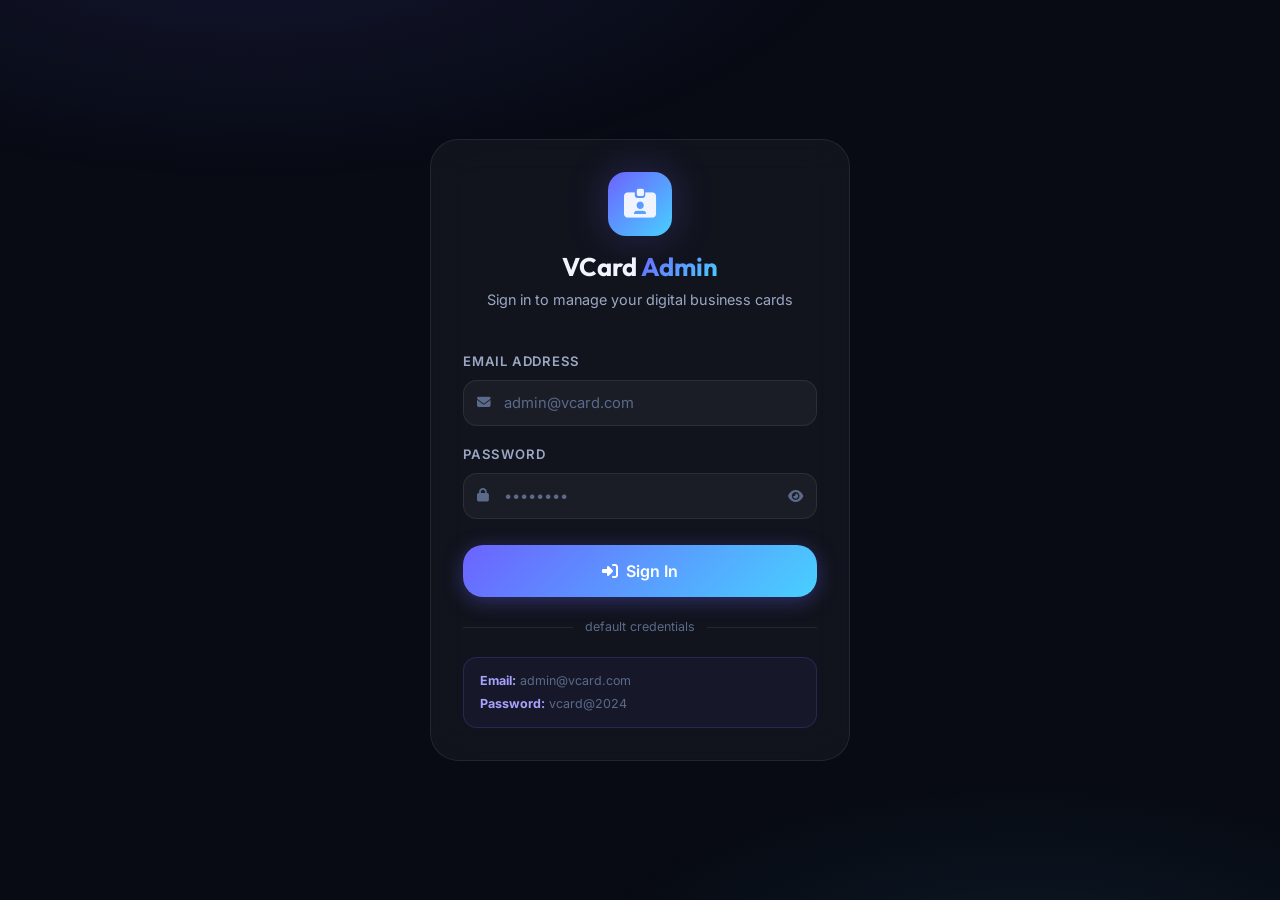
==== index.html @ c860fc87 "git add" ====
<!DOCTYPE html>
<html lang="en">

<head>
    <meta charset="UTF-8">
    <meta http-equiv="refresh" content="0; url=login.html">
    <script>
        window.location.href = "login.html";
    </script>
    <title>Redirecting...</title>
</head>

<body>
    <p>Redirecting to login page...</p>
</body>

</html>
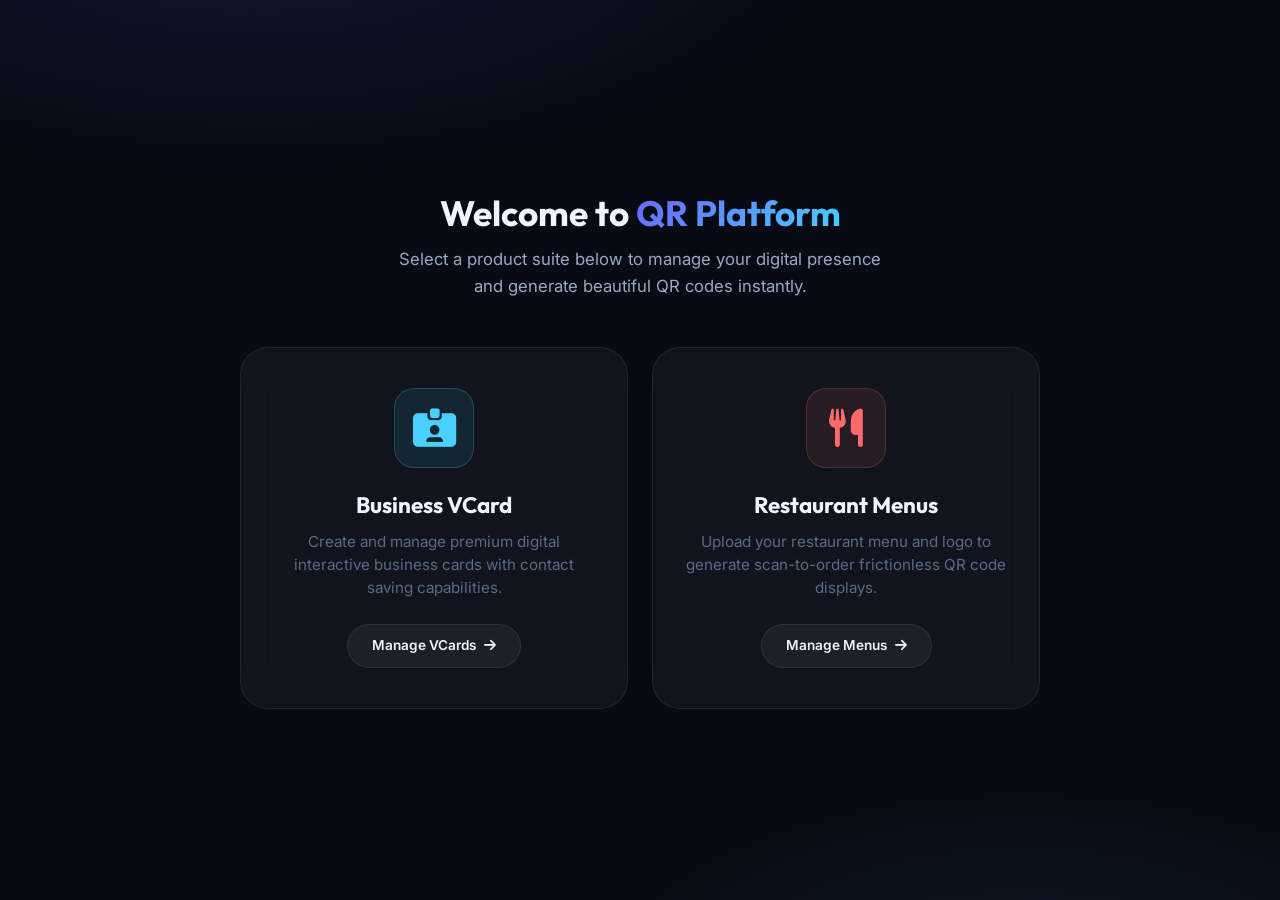
==== commit bb72e7e2: "Updated Restuarant" ====
--- a/index.html
+++ b/index.html
@@ -3,15 +3,217 @@
 
 <head>
     <meta charset="UTF-8">
-    <meta http-equiv="refresh" content="0; url=login.html">
-    <script>
-        window.location.href = "login.html";
-    </script>
-    <title>Redirecting...</title>
+    <meta name="viewport" content="width=device-width, initial-scale=1.0">
+    <title>VCard & Menu QR Portal</title>
+    <link rel="stylesheet" href="style.css">
+    <link rel="stylesheet" href="https://cdnjs.cloudflare.com/ajax/libs/font-awesome/6.5.0/css/all.min.css">
+    <style>
+        .portal-page {
+            min-height: 100vh;
+            display: flex;
+            align-items: center;
+            justify-content: center;
+            padding: 24px;
+            position: relative;
+            z-index: 1;
+        }
+
+        .portal-container {
+            width: 100%;
+            max-width: 800px;
+        }
+
+        .portal-header {
+            text-align: center;
+            margin-bottom: 48px;
+        }
+
+        .portal-header h1 {
+            font-size: 2.2rem;
+            margin-bottom: 12px;
+        }
+
+        .portal-header p {
+            font-size: 1.05rem;
+            color: var(--text-secondary);
+            max-width: 500px;
+            margin: 0 auto;
+        }
+
+        .portal-grid {
+            display: grid;
+            grid-template-columns: repeat(2, 1fr);
+            gap: 24px;
+        }
+
+        .portal-card {
+            background: var(--bg-card);
+            backdrop-filter: blur(20px);
+            -webkit-backdrop-filter: blur(20px);
+            border: 1px solid var(--glass-border);
+            border-radius: var(--radius-xl);
+            padding: 40px 32px;
+            text-align: center;
+            text-decoration: none;
+            transition: var(--transition);
+            display: flex;
+            flex-direction: column;
+            align-items: center;
+            position: relative;
+            overflow: hidden;
+        }
+
+        .portal-card::before {
+            content: '';
+            position: absolute;
+            top: 0;
+            left: 0;
+            right: 0;
+            height: 4px;
+            background: var(--accent-grad);
+            opacity: 0;
+            transition: var(--transition);
+        }
+
+        .portal-card:hover {
+            transform: translateY(-8px);
+            background: var(--bg-card-hover);
+            border-color: rgba(108, 99, 255, 0.3);
+            box-shadow: var(--shadow-md);
+        }
+
+        .portal-card:hover::before {
+            opacity: 1;
+        }
+
+        .portal-icon {
+            width: 80px;
+            height: 80px;
+            border-radius: 20px;
+            background: rgba(255, 255, 255, 0.05);
+            display: flex;
+            align-items: center;
+            justify-content: center;
+            font-size: 2.4rem;
+            margin-bottom: 24px;
+            transition: var(--transition);
+            border: 1px solid var(--border);
+        }
+
+        .portal-card.vcard .portal-icon {
+            color: #48d0ff;
+            background: rgba(72, 208, 255, 0.1);
+            border-color: rgba(72, 208, 255, 0.2);
+        }
+
+        .portal-card.restaurant .portal-icon {
+            color: #ff6b6b;
+            background: rgba(255, 107, 107, 0.1);
+            border-color: rgba(255, 107, 107, 0.2);
+        }
+
+        .portal-card:hover .portal-icon {
+            transform: scale(1.1);
+        }
+
+        .portal-card.vcard:hover .portal-icon {
+            box-shadow: 0 10px 30px rgba(72, 208, 255, 0.25);
+        }
+
+        .portal-card.restaurant:hover .portal-icon {
+            box-shadow: 0 10px 30px rgba(255, 107, 107, 0.25);
+        }
+
+        .portal-card h3 {
+            font-size: 1.4rem;
+            margin-bottom: 12px;
+            color: var(--text-primary);
+        }
+
+        .portal-card p {
+            font-size: 0.95rem;
+            color: var(--text-muted);
+            line-height: 1.5;
+            flex: 1;
+        }
+
+        .portal-btn {
+            margin-top: 24px;
+            padding: 10px 24px;
+            border-radius: var(--radius-full);
+            background: rgba(255, 255, 255, 0.05);
+            color: var(--text-primary);
+            font-size: 0.85rem;
+            font-weight: 600;
+            border: 1px solid var(--border);
+            transition: var(--transition);
+            display: inline-flex;
+            align-items: center;
+            gap: 8px;
+        }
+
+        .portal-card:hover .portal-btn {
+            background: var(--accent-grad);
+            border-color: transparent;
+            color: #fff;
+        }
+
+        @media (max-width: 768px) {
+            .portal-grid {
+                grid-template-columns: 1fr;
+            }
+
+            .portal-card {
+                padding: 32px 24px;
+            }
+        }
+    </style>
 </head>
 
 <body>
-    <p>Redirecting to login page...</p>
+    <!-- Animated background is inherited from style.css body::before -->
+
+    <div class="portal-page fade-in">
+        <div class="portal-container">
+
+            <div class="portal-header">
+                <h1>Welcome to <span class="text-gradient">QR Platform</span></h1>
+                <p>Select a product suite below to manage your digital presence and generate beautiful QR codes
+                    instantly.</p>
+            </div>
+
+            <div class="portal-grid">
+
+                <!-- Business VCard Option -->
+                <a href="login.html" class="portal-card vcard">
+                    <div class="portal-icon">
+                        <i class="fa-solid fa-id-card-clip"></i>
+                    </div>
+                    <h3>Business VCard</h3>
+                    <p>Create and manage premium digital interactive business cards with contact saving capabilities.
+                    </p>
+                    <div class="portal-btn">
+                        Manage VCards <i class="fa-solid fa-arrow-right"></i>
+                    </div>
+                </a>
+
+                <!-- Restaurant Menu Option -->
+                <a href="restaurant-login.html" class="portal-card restaurant">
+                    <div class="portal-icon">
+                        <i class="fa-solid fa-utensils"></i>
+                    </div>
+                    <h3>Restaurant Menus</h3>
+                    <p>Upload your restaurant menu and logo to generate scan-to-order frictionless QR code displays.</p>
+                    <div class="portal-btn">
+                        Manage Menus <i class="fa-solid fa-arrow-right"></i>
+                    </div>
+                </a>
+
+            </div>
+
+        </div>
+    </div>
+
 </body>
 
 </html>
--- a/style.css
+++ b/style.css
@@ -0,0 +1,892 @@
+/* =====================================================
+   Business VCard QR Platform – Design System
+   Dark Glassmorphism Theme
+   ===================================================== */
+
+@import url('https://fonts.googleapis.com/css2?family=Inter:wght@300;400;500;600;700&family=Outfit:wght@400;600;700;800&display=swap');
+
+/* --- CSS Variables --- */
+:root {
+  --bg-primary:     #080b14;
+  --bg-secondary:   #0d1220;
+  --bg-card:        rgba(255, 255, 255, 0.04);
+  --bg-card-hover:  rgba(255, 255, 255, 0.07);
+  --glass:          rgba(13, 18, 32, 0.7);
+  --glass-border:   rgba(255, 255, 255, 0.08);
+
+  --accent:         #6c63ff;
+  --accent-2:       #48d0ff;
+  --accent-grad:    linear-gradient(135deg, #6c63ff 0%, #48d0ff 100%);
+  --accent-glow:    0 0 40px rgba(108, 99, 255, 0.25);
+
+  --text-primary:   #f0f4ff;
+  --text-secondary: #9ba8c4;
+  --text-muted:     #5b6a8a;
+
+  --border:         rgba(255, 255, 255, 0.08);
+  --border-focus:   rgba(108, 99, 255, 0.6);
+
+  --success:        #22d3a5;
+  --danger:         #ff4f6b;
+  --warning:        #f59e0b;
+
+  --radius-sm:      8px;
+  --radius-md:      14px;
+  --radius-lg:      20px;
+  --radius-xl:      28px;
+  --radius-full:    9999px;
+
+  --shadow-sm:      0 2px 8px rgba(0,0,0,0.3);
+  --shadow-md:      0 8px 32px rgba(0,0,0,0.4);
+  --shadow-lg:      0 16px 64px rgba(0,0,0,0.5);
+  --transition:     all 0.25s cubic-bezier(0.4, 0, 0.2, 1);
+}
+
+/* --- Reset & Base --- */
+*, *::before, *::after { box-sizing: border-box; margin: 0; padding: 0; }
+
+html { scroll-behavior: smooth; }
+
+body {
+  font-family: 'Inter', sans-serif;
+  background: var(--bg-primary);
+  color: var(--text-primary);
+  line-height: 1.6;
+  min-height: 100vh;
+  -webkit-font-smoothing: antialiased;
+}
+
+/* Animated background mesh */
+body::before {
+  content: '';
+  position: fixed;
+  inset: 0;
+  background:
+    radial-gradient(ellipse 80% 50% at 20% -10%, rgba(108, 99, 255, 0.12) 0%, transparent 60%),
+    radial-gradient(ellipse 60% 40% at 80% 110%, rgba(72, 208, 255, 0.08) 0%, transparent 60%);
+  pointer-events: none;
+  z-index: 0;
+}
+
+/* =====================================================
+   TYPOGRAPHY
+   ===================================================== */
+h1, h2, h3, h4 {
+  font-family: 'Outfit', sans-serif;
+  font-weight: 700;
+  color: var(--text-primary);
+  line-height: 1.2;
+}
+
+h1 { font-size: 2rem; }
+h2 { font-size: 1.5rem; }
+h3 { font-size: 1.15rem; }
+
+p { color: var(--text-secondary); }
+
+/* =====================================================
+   UTILITIES
+   ===================================================== */
+.container {
+  max-width: 1100px;
+  margin: 0 auto;
+  padding: 0 20px;
+  position: relative;
+  z-index: 1;
+}
+
+.text-gradient {
+  background: var(--accent-grad);
+  -webkit-background-clip: text;
+  -webkit-text-fill-color: transparent;
+  background-clip: text;
+}
+
+.badge {
+  display: inline-flex;
+  align-items: center;
+  gap: 6px;
+  padding: 4px 12px;
+  border-radius: var(--radius-full);
+  font-size: 0.75rem;
+  font-weight: 600;
+  letter-spacing: 0.05em;
+}
+
+.badge-accent {
+  background: rgba(108, 99, 255, 0.15);
+  color: #a8a1ff;
+  border: 1px solid rgba(108, 99, 255, 0.3);
+}
+
+/* =====================================================
+   BUTTONS
+   ===================================================== */
+.btn {
+  display: inline-flex;
+  align-items: center;
+  justify-content: center;
+  gap: 8px;
+  padding: 13px 24px;
+  border: none;
+  border-radius: var(--radius-md);
+  font-family: 'Inter', sans-serif;
+  font-size: 0.9rem;
+  font-weight: 600;
+  cursor: pointer;
+  transition: var(--transition);
+  text-decoration: none;
+  white-space: nowrap;
+  position: relative;
+  overflow: hidden;
+}
+
+.btn::after {
+  content: '';
+  position: absolute;
+  inset: 0;
+  background: rgba(255,255,255,0);
+  transition: background 0.2s;
+}
+
+.btn:hover::after { background: rgba(255,255,255,0.07); }
+.btn:active { transform: scale(0.97); }
+
+.btn-primary {
+  background: var(--accent-grad);
+  color: #fff;
+  box-shadow: 0 4px 20px rgba(108, 99, 255, 0.35);
+}
+.btn-primary:hover { box-shadow: 0 6px 28px rgba(108, 99, 255, 0.5); }
+
+.btn-secondary {
+  background: rgba(255, 255, 255, 0.06);
+  color: var(--text-secondary);
+  border: 1px solid var(--border);
+}
+.btn-secondary:hover { background: rgba(255, 255, 255, 0.1); color: var(--text-primary); }
+
+.btn-danger {
+  background: rgba(255, 79, 107, 0.12);
+  color: var(--danger);
+  border: 1px solid rgba(255, 79, 107, 0.25);
+}
+.btn-danger:hover { background: rgba(255, 79, 107, 0.2); }
+
+.btn-icon {
+  padding: 10px;
+  border-radius: var(--radius-sm);
+  width: 40px;
+  height: 40px;
+  flex-shrink: 0;
+}
+
+.btn-full { width: 100%; }
+.btn-lg { padding: 16px 32px; font-size: 1rem; border-radius: var(--radius-lg); }
+
+/* =====================================================
+   FORMS
+   ===================================================== */
+.form-group {
+  display: flex;
+  flex-direction: column;
+  gap: 8px;
+  margin-bottom: 18px;
+}
+
+.form-group label {
+  font-size: 0.82rem;
+  font-weight: 600;
+  color: var(--text-secondary);
+  text-transform: uppercase;
+  letter-spacing: 0.06em;
+}
+
+.form-control {
+  width: 100%;
+  padding: 13px 16px;
+  background: rgba(255, 255, 255, 0.04);
+  border: 1px solid var(--border);
+  border-radius: var(--radius-md);
+  color: var(--text-primary);
+  font-family: 'Inter', sans-serif;
+  font-size: 0.92rem;
+  transition: var(--transition);
+  outline: none;
+}
+
+.form-control::placeholder { color: var(--text-muted); }
+
+.form-control:focus {
+  border-color: var(--border-focus);
+  background: rgba(108, 99, 255, 0.05);
+  box-shadow: 0 0 0 3px rgba(108, 99, 255, 0.12);
+}
+
+.form-control:read-only {
+  opacity: 0.7;
+  cursor: default;
+}
+
+/* File upload */
+.file-upload-label {
+  display: flex;
+  align-items: center;
+  justify-content: center;
+  gap: 10px;
+  padding: 18px;
+  background: rgba(255, 255, 255, 0.03);
+  border: 2px dashed var(--border);
+  border-radius: var(--radius-md);
+  cursor: pointer;
+  transition: var(--transition);
+  color: var(--text-muted);
+  font-size: 0.9rem;
+}
+
+.file-upload-label:hover {
+  border-color: var(--accent);
+  background: rgba(108, 99, 255, 0.06);
+  color: var(--text-primary);
+}
+
+.file-upload-label input[type="file"] { display: none; }
+
+.img-preview {
+  width: 72px;
+  height: 72px;
+  border-radius: 50%;
+  object-fit: cover;
+  border: 3px solid var(--accent);
+  display: none;
+  box-shadow: 0 0 20px rgba(108, 99, 255, 0.3);
+}
+
+/* Form row */
+.form-row {
+  display: grid;
+  grid-template-columns: 1fr 1fr;
+  gap: 16px;
+}
+
+@media (max-width: 540px) { .form-row { grid-template-columns: 1fr; } }
+
+/* =====================================================
+   GLASS CARD
+   ===================================================== */
+.glass-card {
+  background: var(--bg-card);
+  backdrop-filter: blur(20px);
+  -webkit-backdrop-filter: blur(20px);
+  border: 1px solid var(--glass-border);
+  border-radius: var(--radius-xl);
+  padding: 32px;
+  position: relative;
+  z-index: 1;
+}
+
+/* =====================================================
+   MODALS
+   ===================================================== */
+.modal-overlay {
+  position: fixed;
+  inset: 0;
+  background: rgba(0, 0, 0, 0.7);
+  backdrop-filter: blur(6px);
+  -webkit-backdrop-filter: blur(6px);
+  z-index: 1000;
+  display: flex;
+  align-items: center;
+  justify-content: center;
+  padding: 20px;
+  opacity: 0;
+  pointer-events: none;
+  transition: opacity 0.3s ease;
+}
+
+.modal-overlay.active {
+  opacity: 1;
+  pointer-events: all;
+}
+
+.modal-box {
+  background: #10172a;
+  border: 1px solid var(--glass-border);
+  border-radius: var(--radius-xl);
+  padding: 32px;
+  width: 100%;
+  max-width: 520px;
+  max-height: 90vh;
+  overflow-y: auto;
+  transform: scale(0.94) translateY(10px);
+  transition: transform 0.3s cubic-bezier(0.34, 1.56, 0.64, 1);
+  scrollbar-width: thin;
+  scrollbar-color: var(--border) transparent;
+}
+
+.modal-overlay.active .modal-box {
+  transform: scale(1) translateY(0);
+}
+
+.modal-header {
+  display: flex;
+  align-items: center;
+  justify-content: space-between;
+  margin-bottom: 24px;
+}
+
+.modal-header h2 { font-size: 1.3rem; }
+
+.modal-close-btn {
+  width: 36px;
+  height: 36px;
+  border-radius: 50%;
+  background: rgba(255,255,255,0.06);
+  border: 1px solid var(--border);
+  color: var(--text-secondary);
+  cursor: pointer;
+  display: flex;
+  align-items: center;
+  justify-content: center;
+  transition: var(--transition);
+}
+.modal-close-btn:hover { background: rgba(255, 79, 107, 0.15); color: var(--danger); }
+
+.modal-footer {
+  display: flex;
+  gap: 12px;
+  margin-top: 28px;
+}
+
+/* =====================================================
+   HEADER / NAV
+   ===================================================== */
+.app-header {
+  position: sticky;
+  top: 0;
+  z-index: 100;
+  background: rgba(8, 11, 20, 0.85);
+  backdrop-filter: blur(20px);
+  -webkit-backdrop-filter: blur(20px);
+  border-bottom: 1px solid var(--border);
+  padding: 0 24px;
+  height: 64px;
+  display: flex;
+  align-items: center;
+  justify-content: space-between;
+}
+
+.app-logo {
+  display: flex;
+  align-items: center;
+  gap: 10px;
+  font-family: 'Outfit', sans-serif;
+  font-weight: 700;
+  font-size: 1.1rem;
+}
+
+.app-logo .logo-icon {
+  width: 36px;
+  height: 36px;
+  border-radius: 10px;
+  background: var(--accent-grad);
+  display: flex;
+  align-items: center;
+  justify-content: center;
+  font-size: 1rem;
+}
+
+/* =====================================================
+   TOAST / ALERT
+   ===================================================== */
+#toast-container {
+  position: fixed;
+  bottom: 24px;
+  right: 24px;
+  z-index: 9999;
+  display: flex;
+  flex-direction: column;
+  gap: 10px;
+}
+
+.toast {
+  display: flex;
+  align-items: center;
+  gap: 12px;
+  padding: 14px 20px;
+  background: #1a2340;
+  border: 1px solid var(--border);
+  border-radius: var(--radius-md);
+  box-shadow: var(--shadow-lg);
+  min-width: 280px;
+  animation: slideInRight 0.3s ease, fadeOut 0.4s 2.8s forwards;
+  font-size: 0.9rem;
+}
+
+.toast.success { border-left: 3px solid var(--success); }
+.toast.error   { border-left: 3px solid var(--danger); }
+.toast.info    { border-left: 3px solid var(--accent); }
+
+@keyframes slideInRight {
+  from { transform: translateX(110%); opacity: 0; }
+  to   { transform: translateX(0);    opacity: 1; }
+}
+
+@keyframes fadeOut {
+  from { opacity: 1; transform: translateX(0); }
+  to   { opacity: 0; transform: translateX(30px); }
+}
+
+/* =====================================================
+   ANIMATIONS
+   ===================================================== */
+@keyframes fadeIn {
+  from { opacity: 0; transform: translateY(12px); }
+  to   { opacity: 1; transform: translateY(0); }
+}
+
+@keyframes shake {
+  0%, 100% { transform: translateX(0); }
+  20%       { transform: translateX(-8px); }
+  40%       { transform: translateX(8px); }
+  60%       { transform: translateX(-5px); }
+  80%       { transform: translateX(5px); }
+}
+
+.fade-in { animation: fadeIn 0.4s ease forwards; }
+.shake   { animation: shake 0.4s ease; }
+
+/* =====================================================
+   SCROLLBAR
+   ===================================================== */
+::-webkit-scrollbar { width: 6px; }
+::-webkit-scrollbar-track { background: transparent; }
+::-webkit-scrollbar-thumb { background: var(--border); border-radius: 3px; }
+::-webkit-scrollbar-thumb:hover { background: var(--text-muted); }
+
+/* =====================================================
+   LOGIN PAGE
+   ===================================================== */
+.login-page {
+  min-height: 100vh;
+  display: flex;
+  align-items: center;
+  justify-content: center;
+  padding: 24px;
+  position: relative;
+  z-index: 1;
+}
+
+.login-card {
+  width: 100%;
+  max-width: 420px;
+}
+
+.login-card .brand {
+  text-align: center;
+  margin-bottom: 40px;
+}
+
+.login-card .brand .logo-wrap {
+  width: 64px;
+  height: 64px;
+  border-radius: 18px;
+  background: var(--accent-grad);
+  display: flex;
+  align-items: center;
+  justify-content: center;
+  font-size: 1.8rem;
+  margin: 0 auto 16px;
+  box-shadow: var(--accent-glow);
+}
+
+.login-card .brand h1 {
+  font-size: 1.6rem;
+  margin-bottom: 6px;
+}
+
+.login-card .brand p {
+  font-size: 0.9rem;
+}
+
+.error-msg {
+  display: none;
+  background: rgba(255, 79, 107, 0.1);
+  border: 1px solid rgba(255, 79, 107, 0.3);
+  border-radius: var(--radius-sm);
+  padding: 12px 16px;
+  color: #ff7d92;
+  font-size: 0.88rem;
+  margin-bottom: 20px;
+  gap: 8px;
+  align-items: center;
+}
+.error-msg.show { display: flex; }
+
+/* =====================================================
+   ADMIN PAGE
+   ===================================================== */
+.admin-layout {
+  display: flex;
+  flex-direction: column;
+  min-height: 100vh;
+  position: relative;
+  z-index: 1;
+}
+
+.admin-body {
+  flex: 1;
+  padding: 32px 24px;
+  max-width: 1100px;
+  margin: 0 auto;
+  width: 100%;
+}
+
+/* Stats bar */
+.stats-bar {
+  display: flex;
+  gap: 16px;
+  margin-bottom: 32px;
+  flex-wrap: wrap;
+}
+
+.stat-card {
+  flex: 1;
+  min-width: 160px;
+  background: var(--bg-card);
+  border: 1px solid var(--border);
+  border-radius: var(--radius-lg);
+  padding: 20px 24px;
+  display: flex;
+  flex-direction: column;
+  gap: 6px;
+}
+
+.stat-card .stat-label { font-size: 0.78rem; color: var(--text-muted); text-transform: uppercase; letter-spacing: 0.06em; }
+.stat-card .stat-value { font-family: 'Outfit', sans-serif; font-size: 2rem; font-weight: 700; color: var(--text-primary); }
+
+/* Customer list */
+.section-header {
+  display: flex;
+  align-items: center;
+  justify-content: space-between;
+  margin-bottom: 20px;
+}
+
+.section-header h2 { font-size: 1.1rem; }
+
+.customer-grid {
+  display: grid;
+  grid-template-columns: repeat(auto-fill, minmax(300px, 1fr));
+  gap: 16px;
+}
+
+.customer-card {
+  background: var(--bg-card);
+  border: 1px solid var(--border);
+  border-radius: var(--radius-lg);
+  padding: 20px;
+  display: flex;
+  align-items: center;
+  gap: 16px;
+  transition: var(--transition);
+  animation: fadeIn 0.3s ease forwards;
+}
+
+.customer-card:hover {
+  background: var(--bg-card-hover);
+  border-color: rgba(108, 99, 255, 0.25);
+  transform: translateY(-2px);
+  box-shadow: var(--shadow-md);
+}
+
+.customer-avatar {
+  width: 52px;
+  height: 52px;
+  border-radius: 50%;
+  object-fit: cover;
+  border: 2px solid var(--accent);
+  flex-shrink: 0;
+}
+
+.customer-info { flex: 1; min-width: 0; }
+.customer-info h4 { font-size: 0.95rem; white-space: nowrap; overflow: hidden; text-overflow: ellipsis; }
+.customer-info p  { font-size: 0.78rem; color: var(--text-muted); white-space: nowrap; overflow: hidden; text-overflow: ellipsis; }
+
+.customer-actions { display: flex; gap: 6px; flex-shrink: 0; }
+
+/* Empty state */
+.empty-state {
+  text-align: center;
+  padding: 80px 20px;
+  color: var(--text-muted);
+}
+
+.empty-state .empty-icon {
+  font-size: 3.5rem;
+  margin-bottom: 20px;
+  opacity: 0.25;
+}
+
+.empty-state h3 { color: var(--text-secondary); margin-bottom: 8px; }
+.empty-state p  { font-size: 0.9rem; }
+
+/* =====================================================
+   SHARE/QR MODAL CONTENT
+   ===================================================== */
+.qr-display {
+  display: flex;
+  flex-direction: column;
+  align-items: center;
+  gap: 20px;
+}
+
+#qrcode-container {
+  padding: 20px;
+  background: #fff;
+  border-radius: var(--radius-lg);
+  display: inline-block;
+  box-shadow: 0 0 40px rgba(108, 99, 255, 0.2);
+}
+
+#qrcode-container canvas,
+#qrcode-container img {
+  display: block;
+}
+
+.link-row {
+  display: flex;
+  align-items: center;
+  gap: 8px;
+  width: 100%;
+}
+
+.link-row .form-control { font-size: 0.8rem; }
+
+/* =====================================================
+   CARD / LANDING PAGE
+   ===================================================== */
+.card-page {
+  min-height: 100vh;
+  display: flex;
+  align-items: center;
+  justify-content: center;
+  padding: 24px;
+  position: relative;
+  z-index: 1;
+}
+
+.vcard-container {
+  width: 100%;
+  max-width: 400px;
+}
+
+/* Profile hero */
+.profile-hero {
+  text-align: center;
+  padding: 40px 32px 28px;
+  border-radius: var(--radius-xl) var(--radius-xl) 0 0;
+  background: var(--bg-card);
+  border: 1px solid var(--border);
+  border-bottom: none;
+  position: relative;
+  overflow: hidden;
+}
+
+.profile-hero::before {
+  content: '';
+  position: absolute;
+  top: -60px;
+  left: 50%;
+  transform: translateX(-50%);
+  width: 280px;
+  height: 180px;
+  background: var(--accent-grad);
+  filter: blur(60px);
+  opacity: 0.15;
+}
+
+.profile-photo-wrap {
+  position: relative;
+  display: inline-block;
+  margin-bottom: 16px;
+}
+
+.profile-photo {
+  width: 96px;
+  height: 96px;
+  border-radius: 50%;
+  object-fit: cover;
+  border: 3px solid transparent;
+  background-clip: padding-box;
+  box-shadow: 0 0 0 3px var(--accent), var(--shadow-md);
+}
+
+.profile-name {
+  font-family: 'Outfit', sans-serif;
+  font-size: 1.6rem;
+  font-weight: 700;
+  margin-bottom: 4px;
+}
+
+.profile-company {
+  font-size: 0.9rem;
+  color: var(--text-muted);
+  margin-bottom: 20px;
+}
+
+/* Quick actions */
+.quick-actions {
+  display: flex;
+  justify-content: center;
+  gap: 14px;
+  margin-bottom: 8px;
+}
+
+.quick-btn {
+  display: flex;
+  flex-direction: column;
+  align-items: center;
+  gap: 6px;
+  padding: 12px 16px;
+  background: rgba(255, 255, 255, 0.05);
+  border: 1px solid var(--border);
+  border-radius: var(--radius-md);
+  text-decoration: none;
+  color: var(--text-secondary);
+  font-size: 0.7rem;
+  font-weight: 600;
+  text-transform: uppercase;
+  letter-spacing: 0.05em;
+  transition: var(--transition);
+  cursor: pointer;
+  min-width: 64px;
+}
+
+.quick-btn i { font-size: 1.1rem; }
+.quick-btn:hover { background: rgba(108, 99, 255, 0.12); border-color: var(--accent); color: var(--text-primary); }
+.quick-btn.call:hover  { border-color: var(--success); }
+.quick-btn.email:hover { border-color: var(--accent-2); }
+.quick-btn.wa:hover    { border-color: #25d366; }
+.quick-btn.li:hover    { border-color: #0a66c2; }
+
+/* Details section */
+.details-section {
+  background: #0b1122;
+  border: 1px solid var(--border);
+  border-top: none;
+  border-radius: 0 0 var(--radius-xl) var(--radius-xl);
+  overflow: hidden;
+}
+
+.detail-item {
+  display: flex;
+  align-items: center;
+  gap: 16px;
+  padding: 16px 24px;
+  text-decoration: none;
+  border-top: 1px solid rgba(255,255,255,0.04);
+  transition: var(--transition);
+  cursor: pointer;
+}
+
+.detail-item:first-child { border-top: none; }
+.detail-item:hover { background: rgba(108, 99, 255, 0.06); }
+
+.detail-icon {
+  width: 36px;
+  height: 36px;
+  border-radius: var(--radius-sm);
+  display: flex;
+  align-items: center;
+  justify-content: center;
+  font-size: 0.9rem;
+  flex-shrink: 0;
+}
+
+.detail-icon.phone   { background: rgba(34, 211, 165, 0.12);  color: var(--success); }
+.detail-icon.email   { background: rgba(72, 208, 255, 0.12);  color: var(--accent-2); }
+.detail-icon.web     { background: rgba(108, 99, 255, 0.12);  color: var(--accent); }
+.detail-icon.linkedin{ background: rgba(10, 102, 194, 0.15);  color: #7ab8f5; }
+.detail-icon.wa      { background: rgba(37, 211, 102, 0.12);  color: #5fe88a; }
+.detail-icon.link    { background: rgba(245, 158, 11, 0.12);  color: var(--warning); }
+
+.detail-content { flex: 1; min-width: 0; }
+.detail-label   { font-size: 0.72rem; color: var(--text-muted); text-transform: uppercase; letter-spacing: 0.06em; margin-bottom: 2px; }
+.detail-value   { font-size: 0.9rem; color: var(--text-primary); white-space: nowrap; overflow: hidden; text-overflow: ellipsis; }
+
+.detail-arrow   { color: var(--text-muted); font-size: 0.8rem; }
+
+/* Save contact CTA */
+.cta-section {
+  margin-top: 20px;
+  display: flex;
+  flex-direction: column;
+  gap: 10px;
+}
+
+.save-btn {
+  background: var(--accent-grad);
+  color: #fff;
+  border: none;
+  border-radius: var(--radius-lg);
+  padding: 18px;
+  font-family: 'Outfit', sans-serif;
+  font-size: 1.05rem;
+  font-weight: 700;
+  cursor: pointer;
+  width: 100%;
+  display: flex;
+  align-items: center;
+  justify-content: center;
+  gap: 10px;
+  transition: var(--transition);
+  box-shadow: 0 6px 28px rgba(108, 99, 255, 0.4);
+}
+
+.save-btn:hover {
+  transform: translateY(-2px);
+  box-shadow: 0 10px 36px rgba(108, 99, 255, 0.55);
+}
+
+.save-btn:active { transform: translateY(0); }
+
+.powered-by {
+  text-align: center;
+  font-size: 0.72rem;
+  color: var(--text-muted);
+  padding-top: 8px;
+}
+
+/* Loading & Error states */
+.loading-state {
+  display: flex;
+  flex-direction: column;
+  align-items: center;
+  justify-content: center;
+  min-height: 60vh;
+  gap: 16px;
+}
+
+.spinner {
+  width: 44px;
+  height: 44px;
+  border: 3px solid var(--border);
+  border-top-color: var(--accent);
+  border-radius: 50%;
+  animation: spin 0.8s linear infinite;
+}
+
+@keyframes spin { to { transform: rotate(360deg); } }
+
+/* =====================================================
+   RESPONSIVE
+   ===================================================== */
+@media (max-width: 768px) {
+  .admin-body { padding: 20px 16px; }
+  .stats-bar { gap: 10px; }
+  .customer-grid { grid-template-columns: 1fr; }
+  .glass-card { padding: 24px 20px; }
+  .modal-box  { padding: 24px 20px; }
+  .profile-hero { padding: 32px 20px 20px; }
+}
